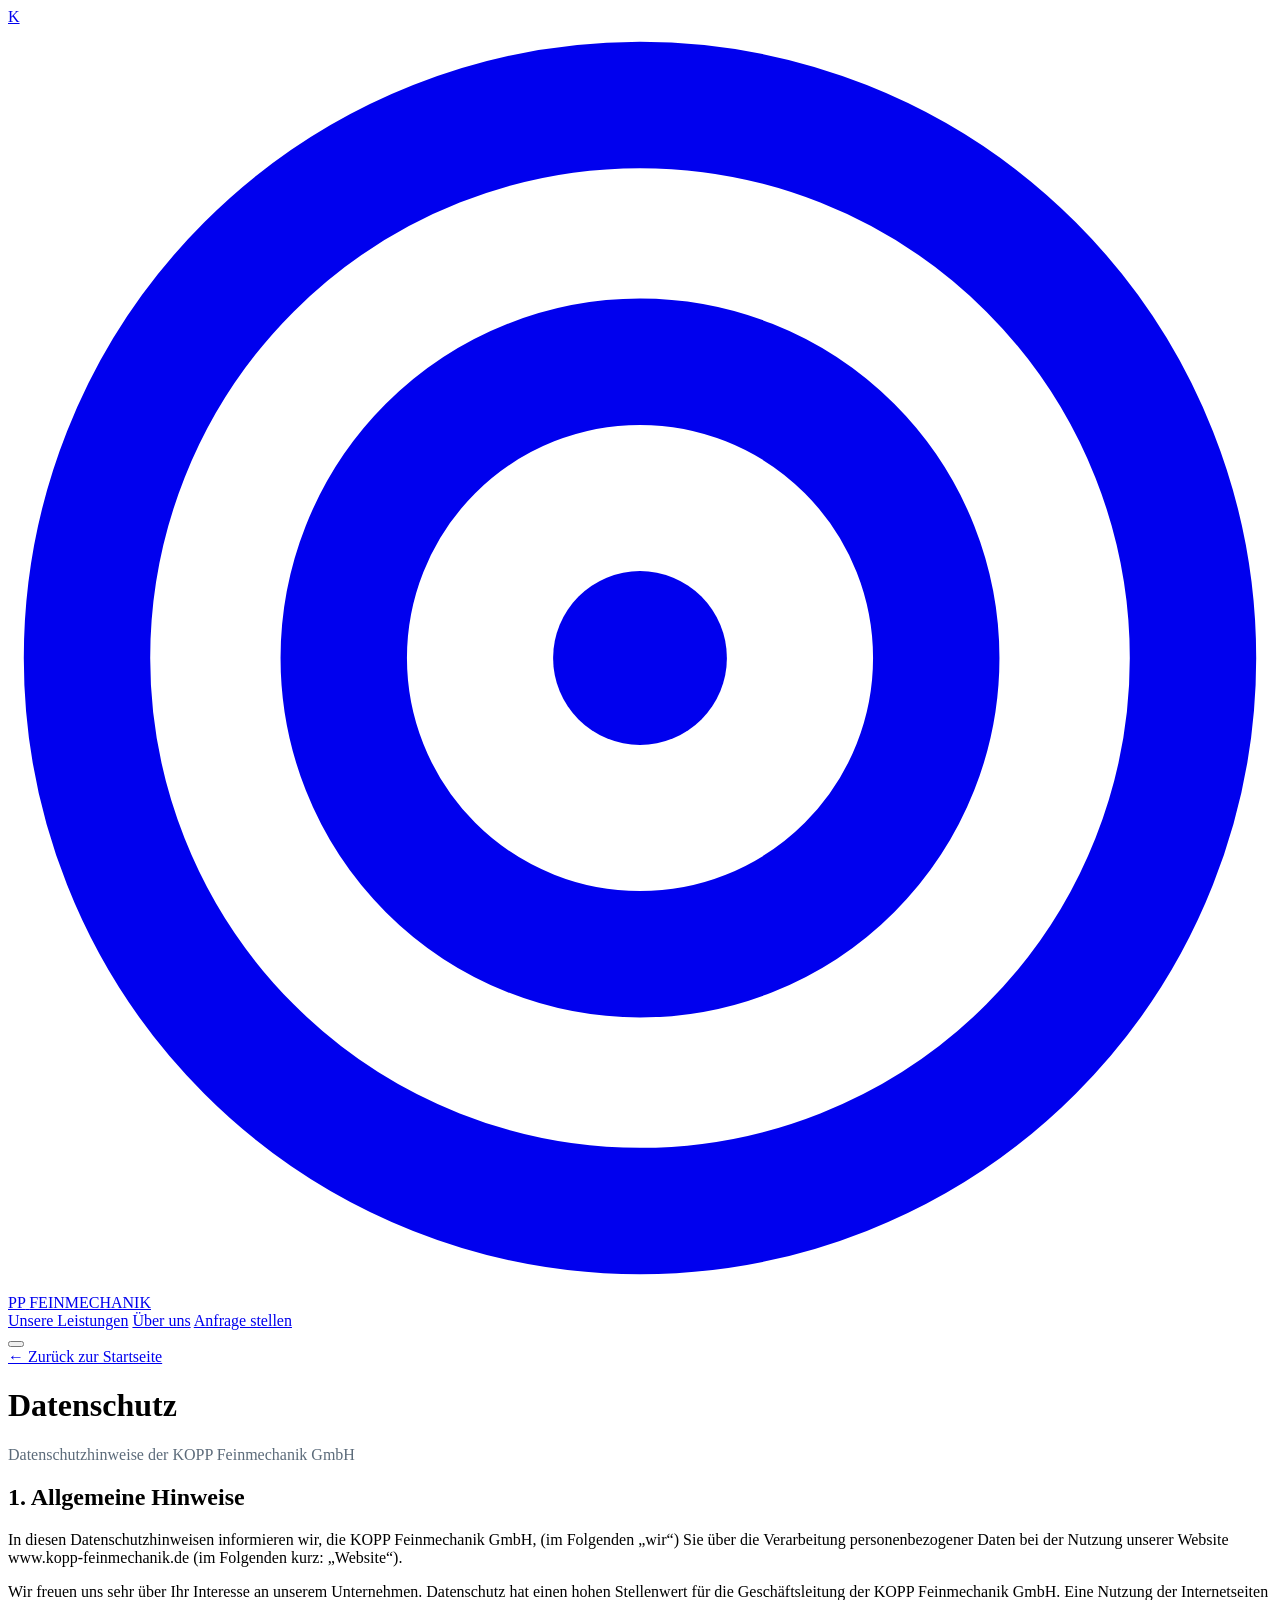
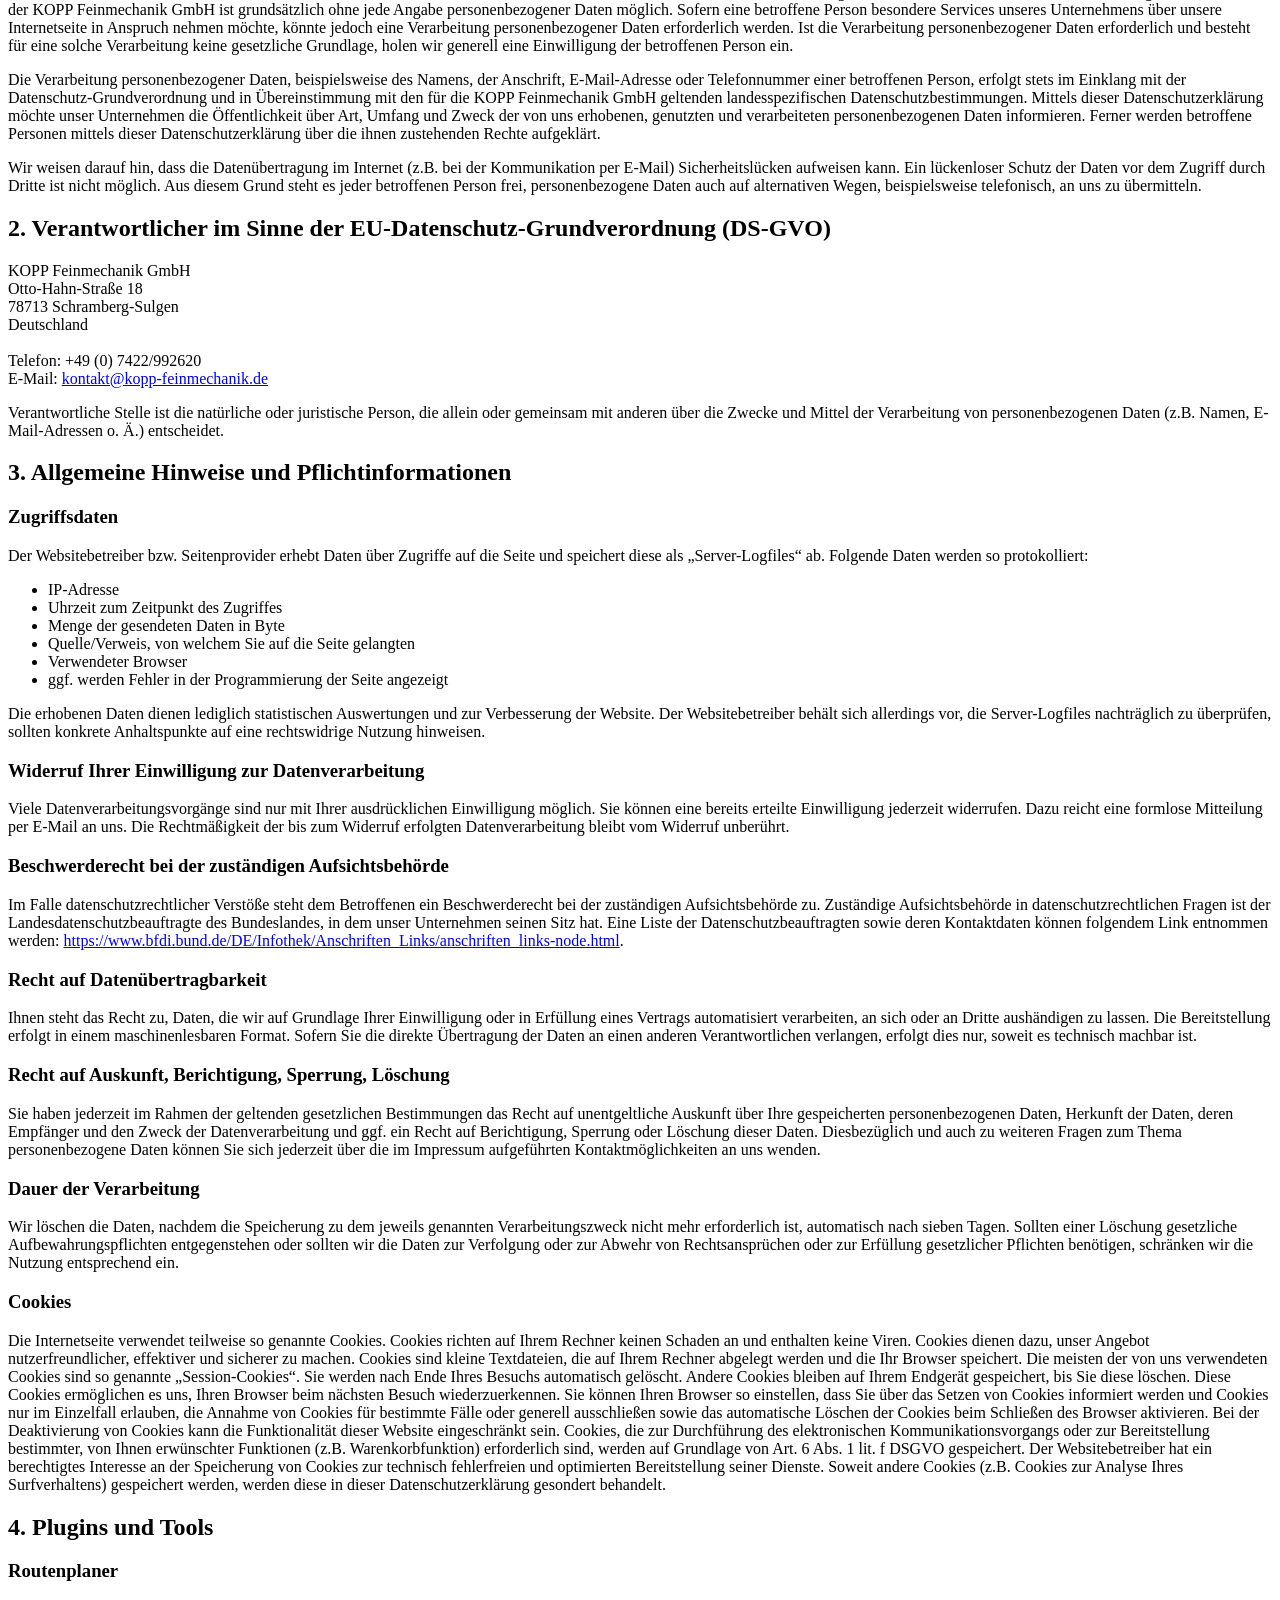
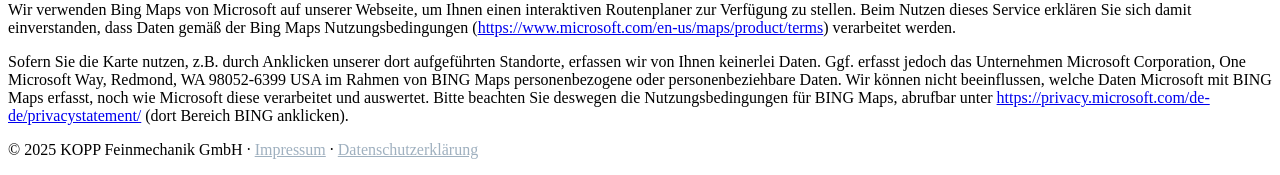
==== datenschutz.html @ 0e25bc64 "Add files via upload" ====
<!DOCTYPE html>
<html lang="de">
<head>
<meta charset="UTF-8" />
<meta name="viewport" content="width=device-width, initial-scale=1.0" />
<title>Datenschutzerklärung · KOPP Feinmechanik GmbH</title>
<meta name="description" content="Datenschutzhinweise der KOPP Feinmechanik GmbH zur Verarbeitung personenbezogener Daten." />
<meta name="robots" content="index,follow" />
<link rel="canonical" href="https://www.kopp-feinmechanik.de/datenschutz.html" />
<link rel="preconnect" href="https://fonts.googleapis.com" />
<link rel="preconnect" href="https://fonts.gstatic.com" crossorigin />
<link href="https://fonts.googleapis.com/css2?family=Sora:wght@400;500;600;700;800&family=Inter:wght@400;500;600;700&display=swap" rel="stylesheet" />
<link rel="stylesheet" href="css/style.css" />
<link rel="icon" type="image/svg+xml" href="assets/favicon.svg" />
</head>
<body id="top">

<header class="site-header is-stuck">
  <div class="container nav">
    <a class="brand" href="index.html" aria-label="KOPP Feinmechanik – Startseite">
      <span class="brand__word">K<svg class="brand__ring" viewBox="0 0 32 32" aria-hidden="true"><circle cx="16" cy="16" r="14" fill="none" stroke="currentColor" stroke-width="3.2"/><circle cx="16" cy="16" r="7.5" fill="none" stroke="currentColor" stroke-width="3.2"/><circle cx="16" cy="16" r="2.2" fill="currentColor"/></svg>PP</span>
      <span class="brand__sub">FEINMECHANIK</span>
    </a>
    <nav class="nav__links" id="navLinks" aria-label="Hauptnavigation">
      <a href="index.html#leistungen">Unsere Leistungen</a>
      <a href="index.html#ueber-uns">Über uns</a>
      <a href="index.html#kontakt" class="btn btn--primary nav__cta">Anfrage stellen</a>
    </nav>
    <button class="nav__toggle" id="navToggle" aria-label="Menü öffnen" aria-expanded="false">
      <span></span><span></span><span></span>
    </button>
  </div>
</header>

<main class="legal container">
  <div class="legal__head">
    <a href="index.html" class="legal__back">← Zurück zur Startseite</a>
    <h1>Datenschutz</h1>
    <p style="color:#5c6b7a">Datenschutzhinweise der KOPP Feinmechanik GmbH</p>
  </div>

  <div class="legal__body">
    <h2>1. Allgemeine Hinweise</h2>
    <p>In diesen Datenschutzhinweisen informieren wir, die KOPP Feinmechanik GmbH, (im Folgenden „wir“) Sie über die Verarbeitung personenbezogener Daten bei der Nutzung unserer Website www.kopp-feinmechanik.de (im Folgenden kurz: „Website“).</p>
    <p>Wir freuen uns sehr über Ihr Interesse an unserem Unternehmen. Datenschutz hat einen hohen Stellenwert für die Geschäftsleitung der KOPP Feinmechanik GmbH. Eine Nutzung der Internetseiten der KOPP Feinmechanik GmbH ist grundsätzlich ohne jede Angabe personenbezogener Daten möglich. Sofern eine betroffene Person besondere Services unseres Unternehmens über unsere Internetseite in Anspruch nehmen möchte, könnte jedoch eine Verarbeitung personenbezogener Daten erforderlich werden. Ist die Verarbeitung personenbezogener Daten erforderlich und besteht für eine solche Verarbeitung keine gesetzliche Grundlage, holen wir generell eine Einwilligung der betroffenen Person ein.</p>
    <p>Die Verarbeitung personenbezogener Daten, beispielsweise des Namens, der Anschrift, E-Mail-Adresse oder Telefonnummer einer betroffenen Person, erfolgt stets im Einklang mit der Datenschutz-Grundverordnung und in Übereinstimmung mit den für die KOPP Feinmechanik GmbH geltenden landesspezifischen Datenschutzbestimmungen. Mittels dieser Datenschutzerklärung möchte unser Unternehmen die Öffentlichkeit über Art, Umfang und Zweck der von uns erhobenen, genutzten und verarbeiteten personenbezogenen Daten informieren. Ferner werden betroffene Personen mittels dieser Datenschutzerklärung über die ihnen zustehenden Rechte aufgeklärt.</p>
    <p>Wir weisen darauf hin, dass die Datenübertragung im Internet (z.B. bei der Kommunikation per E-Mail) Sicherheitslücken aufweisen kann. Ein lückenloser Schutz der Daten vor dem Zugriff durch Dritte ist nicht möglich. Aus diesem Grund steht es jeder betroffenen Person frei, personenbezogene Daten auch auf alternativen Wegen, beispielsweise telefonisch, an uns zu übermitteln.</p>

    <h2>2. Verantwortlicher im Sinne der EU-Datenschutz-Grundverordnung (DS-GVO)</h2>
    <p>
      KOPP Feinmechanik GmbH<br>
      Otto-Hahn-Straße 18<br>
      78713 Schramberg-Sulgen<br>
      Deutschland<br><br>
      Telefon: +49 (0) 7422/992620<br>
      E-Mail: <a href="mailto:kontakt@kopp-feinmechanik.de">kontakt@kopp-feinmechanik.de</a>
    </p>
    <p>Verantwortliche Stelle ist die natürliche oder juristische Person, die allein oder gemeinsam mit anderen über die Zwecke und Mittel der Verarbeitung von personenbezogenen Daten (z.B. Namen, E-Mail-Adressen o. Ä.) entscheidet.</p>

    <h2>3. Allgemeine Hinweise und Pflichtinformationen</h2>
    <h3>Zugriffsdaten</h3>
    <p>Der Websitebetreiber bzw. Seitenprovider erhebt Daten über Zugriffe auf die Seite und speichert diese als „Server-Logfiles“ ab. Folgende Daten werden so protokolliert:</p>
    <ul>
      <li>IP-Adresse</li>
      <li>Uhrzeit zum Zeitpunkt des Zugriffes</li>
      <li>Menge der gesendeten Daten in Byte</li>
      <li>Quelle/Verweis, von welchem Sie auf die Seite gelangten</li>
      <li>Verwendeter Browser</li>
      <li>ggf. werden Fehler in der Programmierung der Seite angezeigt</li>
    </ul>
    <p>Die erhobenen Daten dienen lediglich statistischen Auswertungen und zur Verbesserung der Website. Der Websitebetreiber behält sich allerdings vor, die Server-Logfiles nachträglich zu überprüfen, sollten konkrete Anhaltspunkte auf eine rechtswidrige Nutzung hinweisen.</p>

    <h3>Widerruf Ihrer Einwilligung zur Datenverarbeitung</h3>
    <p>Viele Datenverarbeitungsvorgänge sind nur mit Ihrer ausdrücklichen Einwilligung möglich. Sie können eine bereits erteilte Einwilligung jederzeit widerrufen. Dazu reicht eine formlose Mitteilung per E-Mail an uns. Die Rechtmäßigkeit der bis zum Widerruf erfolgten Datenverarbeitung bleibt vom Widerruf unberührt.</p>

    <h3>Beschwerderecht bei der zuständigen Aufsichtsbehörde</h3>
    <p>Im Falle datenschutzrechtlicher Verstöße steht dem Betroffenen ein Beschwerderecht bei der zuständigen Aufsichtsbehörde zu. Zuständige Aufsichtsbehörde in datenschutzrechtlichen Fragen ist der Landesdatenschutzbeauftragte des Bundeslandes, in dem unser Unternehmen seinen Sitz hat. Eine Liste der Datenschutzbeauftragten sowie deren Kontaktdaten können folgendem Link entnommen werden: <a href="https://www.bfdi.bund.de/DE/Infothek/Anschriften_Links/anschriften_links-node.html" target="_blank" rel="noopener">https://www.bfdi.bund.de/DE/Infothek/Anschriften_Links/anschriften_links-node.html</a>.</p>

    <h3>Recht auf Datenübertragbarkeit</h3>
    <p>Ihnen steht das Recht zu, Daten, die wir auf Grundlage Ihrer Einwilligung oder in Erfüllung eines Vertrags automatisiert verarbeiten, an sich oder an Dritte aushändigen zu lassen. Die Bereitstellung erfolgt in einem maschinenlesbaren Format. Sofern Sie die direkte Übertragung der Daten an einen anderen Verantwortlichen verlangen, erfolgt dies nur, soweit es technisch machbar ist.</p>

    <h3>Recht auf Auskunft, Berichtigung, Sperrung, Löschung</h3>
    <p>Sie haben jederzeit im Rahmen der geltenden gesetzlichen Bestimmungen das Recht auf unentgeltliche Auskunft über Ihre gespeicherten personenbezogenen Daten, Herkunft der Daten, deren Empfänger und den Zweck der Datenverarbeitung und ggf. ein Recht auf Berichtigung, Sperrung oder Löschung dieser Daten. Diesbezüglich und auch zu weiteren Fragen zum Thema personenbezogene Daten können Sie sich jederzeit über die im Impressum aufgeführten Kontaktmöglichkeiten an uns wenden.</p>

    <h3>Dauer der Verarbeitung</h3>
    <p>Wir löschen die Daten, nachdem die Speicherung zu dem jeweils genannten Verarbeitungszweck nicht mehr erforderlich ist, automatisch nach sieben Tagen. Sollten einer Löschung gesetzliche Aufbewahrungspflichten entgegenstehen oder sollten wir die Daten zur Verfolgung oder zur Abwehr von Rechtsansprüchen oder zur Erfüllung gesetzlicher Pflichten benötigen, schränken wir die Nutzung entsprechend ein.</p>

    <h3>Cookies</h3>
    <p>Die Internetseite verwendet teilweise so genannte Cookies. Cookies richten auf Ihrem Rechner keinen Schaden an und enthalten keine Viren. Cookies dienen dazu, unser Angebot nutzerfreundlicher, effektiver und sicherer zu machen. Cookies sind kleine Textdateien, die auf Ihrem Rechner abgelegt werden und die Ihr Browser speichert. Die meisten der von uns verwendeten Cookies sind so genannte „Session-Cookies“. Sie werden nach Ende Ihres Besuchs automatisch gelöscht. Andere Cookies bleiben auf Ihrem Endgerät gespeichert, bis Sie diese löschen. Diese Cookies ermöglichen es uns, Ihren Browser beim nächsten Besuch wiederzuerkennen. Sie können Ihren Browser so einstellen, dass Sie über das Setzen von Cookies informiert werden und Cookies nur im Einzelfall erlauben, die Annahme von Cookies für bestimmte Fälle oder generell ausschließen sowie das automatische Löschen der Cookies beim Schließen des Browser aktivieren. Bei der Deaktivierung von Cookies kann die Funktionalität dieser Website eingeschränkt sein. Cookies, die zur Durchführung des elektronischen Kommunikationsvorgangs oder zur Bereitstellung bestimmter, von Ihnen erwünschter Funktionen (z.B. Warenkorbfunktion) erforderlich sind, werden auf Grundlage von Art. 6 Abs. 1 lit. f DSGVO gespeichert. Der Websitebetreiber hat ein berechtigtes Interesse an der Speicherung von Cookies zur technisch fehlerfreien und optimierten Bereitstellung seiner Dienste. Soweit andere Cookies (z.B. Cookies zur Analyse Ihres Surfverhaltens) gespeichert werden, werden diese in dieser Datenschutzerklärung gesondert behandelt.</p>

    <h2>4. Plugins und Tools</h2>
    <h3>Routenplaner</h3>
    <p>Wir verwenden Bing Maps von Microsoft auf unserer Webseite, um Ihnen einen interaktiven Routenplaner zur Verfügung zu stellen. Beim Nutzen dieses Service erklären Sie sich damit einverstanden, dass Daten gemäß der Bing Maps Nutzungsbedingungen (<a href="https://www.microsoft.com/en-us/maps/product/terms" target="_blank" rel="noopener">https://www.microsoft.com/en-us/maps/product/terms</a>) verarbeitet werden.</p>
    <p>Sofern Sie die Karte nutzen, z.B. durch Anklicken unserer dort aufgeführten Standorte, erfassen wir von Ihnen keinerlei Daten. Ggf. erfasst jedoch das Unternehmen Microsoft Corporation, One Microsoft Way, Redmond, WA 98052-6399 USA im Rahmen von BING Maps personenbezogene oder personenbeziehbare Daten. Wir können nicht beeinflussen, welche Daten Microsoft mit BING Maps erfasst, noch wie Microsoft diese verarbeitet und auswertet. Bitte beachten Sie deswegen die Nutzungsbedingungen für BING Maps, abrufbar unter <a href="https://privacy.microsoft.com/de-de/privacystatement/" target="_blank" rel="noopener">https://privacy.microsoft.com/de-de/privacystatement/</a> (dort Bereich BING anklicken).</p>
  </div>
</main>

<footer class="site-footer">
  <div class="container footer__bottom" style="border-top:0">
    <p>© <span id="year">2025</span> KOPP Feinmechanik GmbH ·
      <a href="impressum.html" style="color:#9fb0bf">Impressum</a> ·
      <a href="datenschutz.html" style="color:#9fb0bf">Datenschutzerklärung</a></p>
  </div>
</footer>

<script src="js/main.js"></script>
</body>
</html>
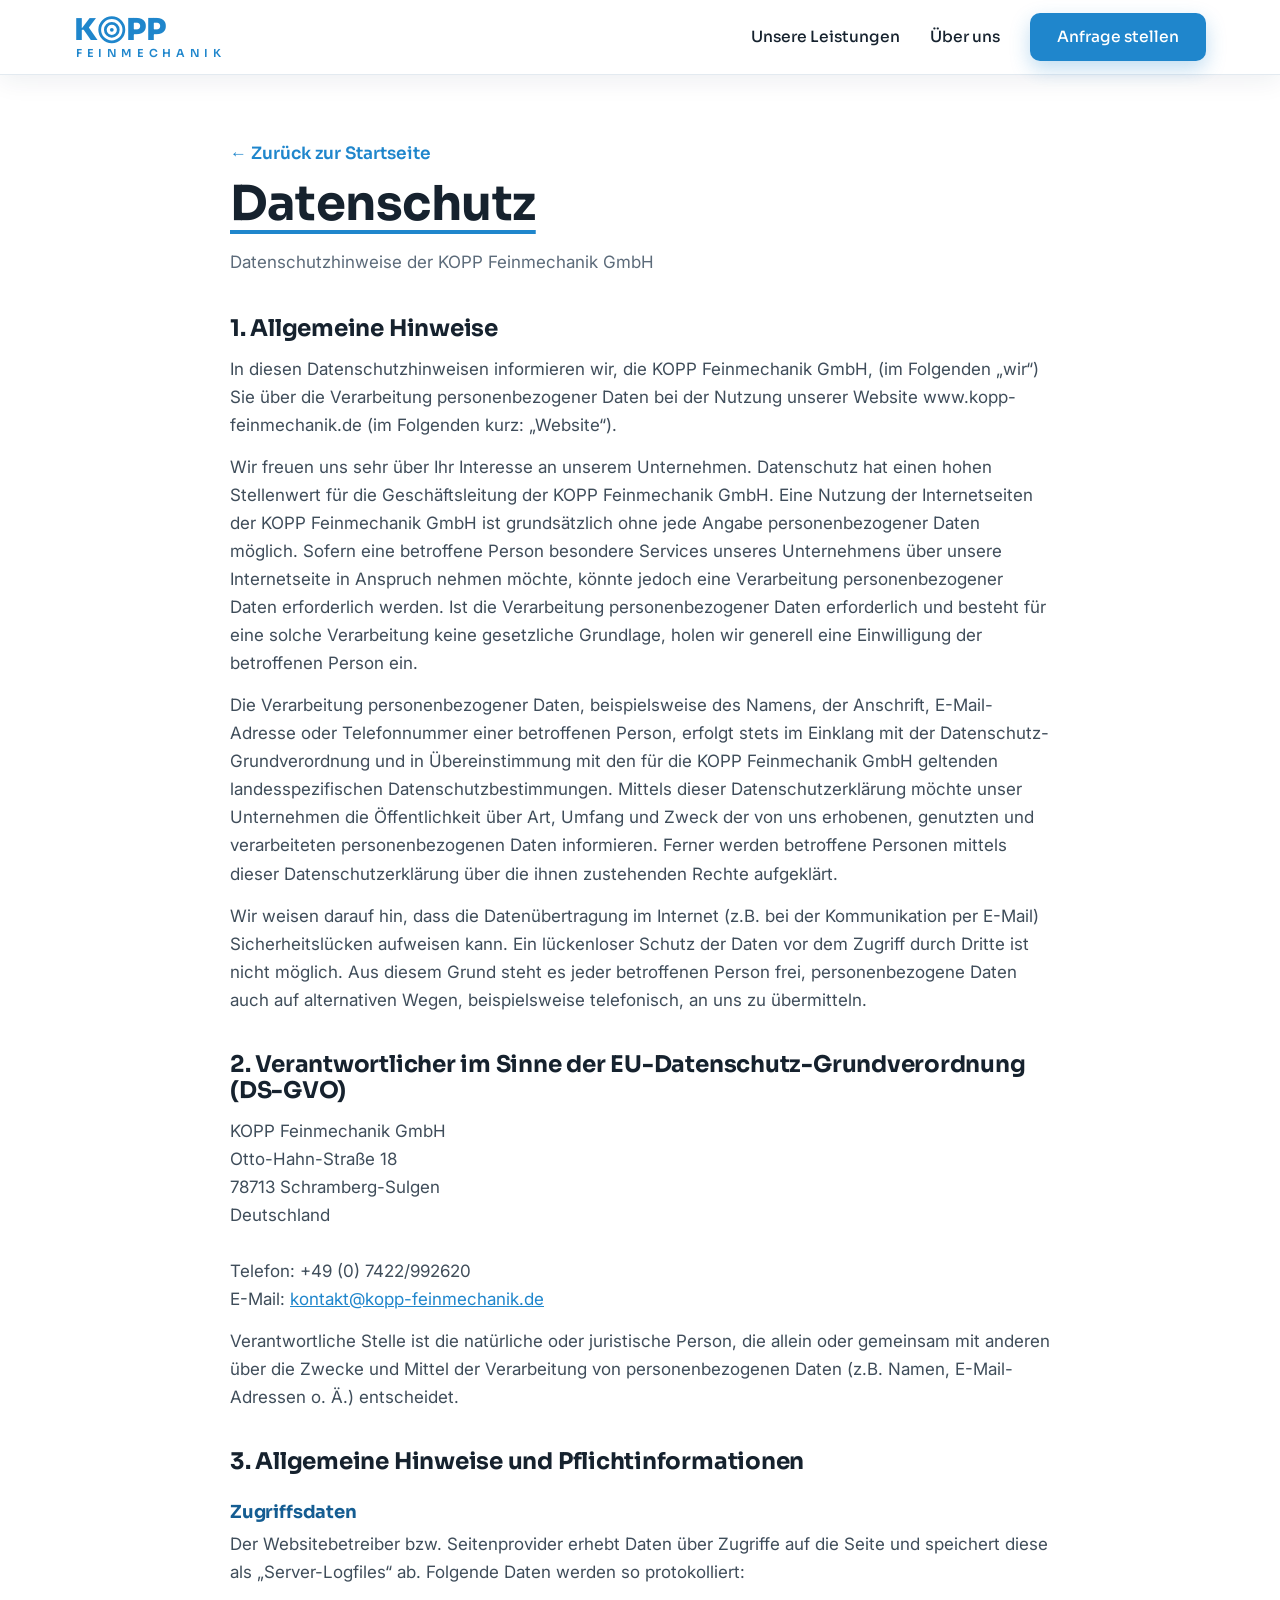
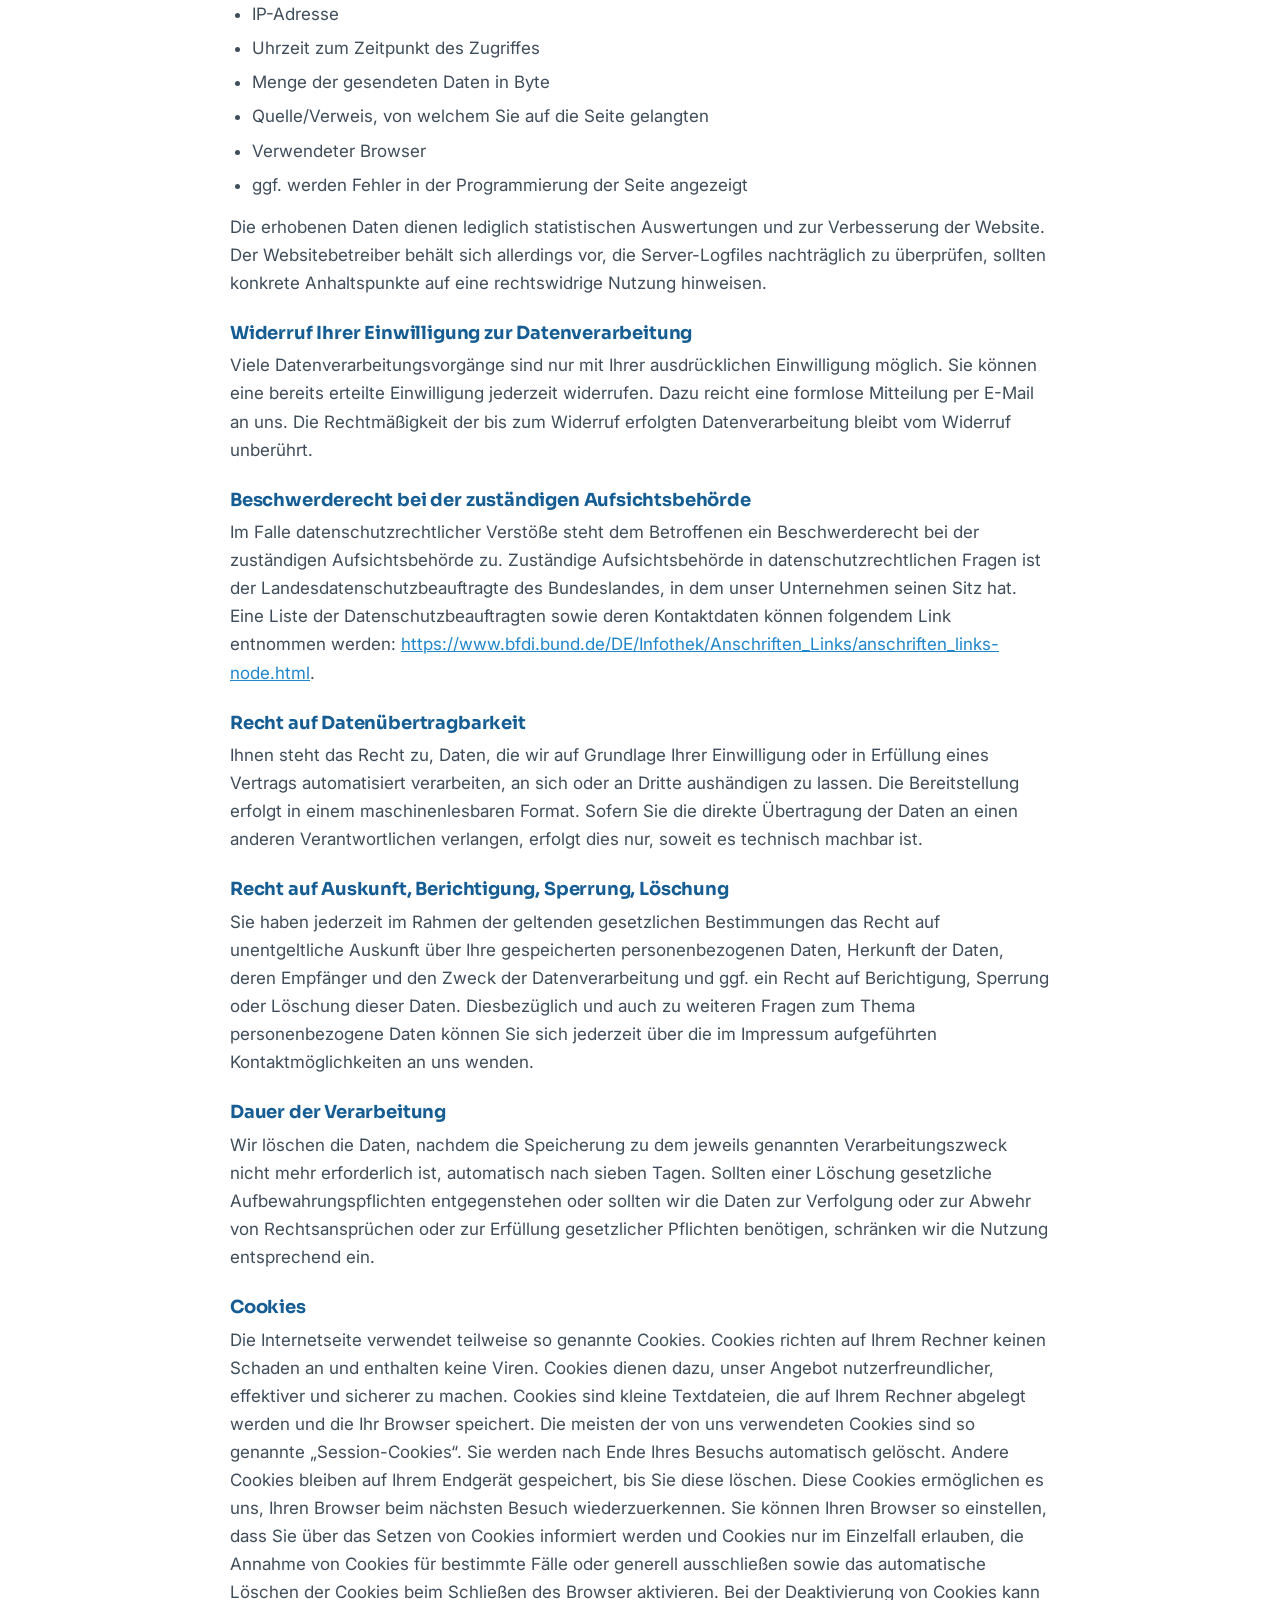
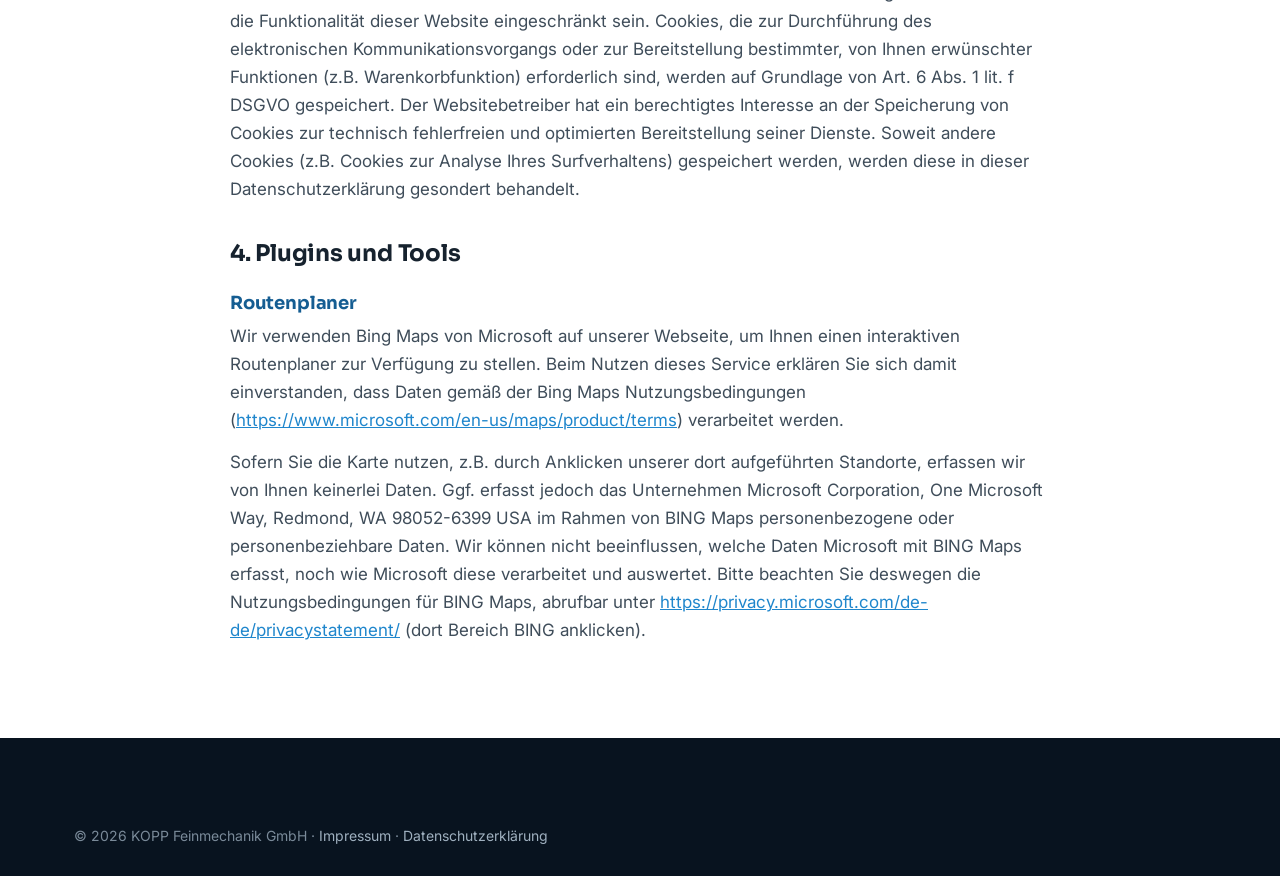
==== commit ce7a2d92: "Add files via upload" ====
--- a/datenschutz.html
+++ b/datenschutz.html
@@ -10,8 +10,400 @@
 <link rel="preconnect" href="https://fonts.googleapis.com" />
 <link rel="preconnect" href="https://fonts.gstatic.com" crossorigin />
 <link href="https://fonts.googleapis.com/css2?family=Sora:wght@400;500;600;700;800&family=Inter:wght@400;500;600;700&display=swap" rel="stylesheet" />
-<link rel="stylesheet" href="css/style.css" />
-<link rel="icon" type="image/svg+xml" href="assets/favicon.svg" />
+<style>
+/* =========================================================
+   KOPP Feinmechanik – Stylesheet
+   Farben & Stil an der bestehenden OnePage orientiert.
+   ========================================================= */
+
+:root{
+  --blue:#1f86cc;          /* Primär-Blau (Buttons, Akzente) */
+  --blue-600:#1a73b0;
+  --blue-700:#155d92;
+  --blue-050:#eaf4fb;
+  --navy:#0c1b2e;          /* Dunkles Navy (Sektionen, FAQ-Toggle) */
+  --navy-700:#13263c;
+  --ink:#16222e;           /* Fließtext / Headlines */
+  --muted:#5c6b7a;         /* Sekundärtext */
+  --line:#e3eaf0;
+  --mist:#f3f7fa;          /* helle Sektion */
+  --white:#fff;
+
+  --radius:16px;
+  --radius-sm:10px;
+  --shadow:0 10px 30px rgba(15,40,70,.08);
+  --shadow-lg:0 24px 60px rgba(15,40,70,.14);
+  --maxw:1180px;
+  --ease:cubic-bezier(.22,.61,.36,1);
+}
+
+*,*::before,*::after{box-sizing:border-box}
+html{scroll-behavior:smooth;-webkit-text-size-adjust:100%}
+body{
+  margin:0;
+  font-family:"Inter",system-ui,-apple-system,Segoe UI,Roboto,sans-serif;
+  color:var(--ink);
+  background:var(--white);
+  line-height:1.65;
+  font-size:17px;
+  overflow-x:hidden;
+}
+img{max-width:100%;display:block}
+a{color:inherit;text-decoration:none}
+h1,h2,h3,h4{font-family:"Sora",system-ui,sans-serif;line-height:1.15;margin:0;color:var(--ink);letter-spacing:-.01em}
+
+.container{width:100%;max-width:var(--maxw);margin:0 auto;padding:0 24px}
+.center{text-align:center}
+.nowrap{white-space:nowrap}
+
+/* ---------- Buttons ---------- */
+.btn{
+  display:inline-flex;align-items:center;justify-content:center;gap:.5em;
+  font-family:"Sora",sans-serif;font-weight:600;font-size:16px;
+  padding:14px 26px;border-radius:var(--radius-sm);border:1.5px solid transparent;
+  cursor:pointer;transition:transform .15s var(--ease),background .2s,box-shadow .2s,color .2s;
+  text-align:center;line-height:1.2;
+}
+.btn--primary{background:var(--blue);color:#fff;box-shadow:0 8px 20px rgba(31,134,204,.28)}
+.btn--primary:hover{background:var(--blue-600);transform:translateY(-2px);box-shadow:0 12px 26px rgba(31,134,204,.36)}
+.btn--light{background:#fff;color:var(--ink);border-color:#fff}
+.btn--light:hover{background:transparent;color:#fff;border-color:rgba(255,255,255,.7);transform:translateY(-2px)}
+.btn--lg{padding:16px 34px;font-size:17px}
+.btn--block{width:100%}
+
+/* ---------- Header / Nav ---------- */
+.site-header{
+  position:sticky;top:0;z-index:60;
+  background:rgba(255,255,255,.92);backdrop-filter:saturate(180%) blur(10px);
+  border-bottom:1px solid transparent;transition:box-shadow .25s,border-color .25s;
+}
+.site-header.is-stuck{box-shadow:0 6px 24px rgba(15,40,70,.07);border-color:var(--line)}
+.nav{display:flex;align-items:center;justify-content:space-between;gap:24px;min-height:74px}
+.nav__links{display:flex;align-items:center;gap:30px}
+.nav__links a{font-family:"Sora",sans-serif;font-weight:500;color:var(--ink);font-size:15.5px;transition:color .2s}
+.nav__links a:hover{color:var(--blue)}
+.nav__cta{color:#fff !important}
+.nav__toggle{display:none;flex-direction:column;gap:5px;background:none;border:0;padding:10px;cursor:pointer}
+.nav__toggle span{width:24px;height:2.5px;background:var(--ink);border-radius:2px;transition:.25s var(--ease)}
+.nav__toggle[aria-expanded="true"] span:nth-child(1){transform:translateY(7.5px) rotate(45deg)}
+.nav__toggle[aria-expanded="true"] span:nth-child(2){opacity:0}
+.nav__toggle[aria-expanded="true"] span:nth-child(3){transform:translateY(-7.5px) rotate(-45deg)}
+
+/* ---------- Brand / Logo (nachgebaut) ---------- */
+.brand{display:inline-flex;flex-direction:column;align-items:flex-start;line-height:1;color:var(--blue)}
+.brand__img{height:54px;width:auto}
+.brand__word{display:flex;align-items:center;font-family:"Sora",sans-serif;font-weight:800;font-size:30px;letter-spacing:.02em;color:var(--blue)}
+.brand__ring{width:.92em;height:.92em;margin:0 .01em;color:var(--blue)}
+.brand__sub{font-family:"Sora",sans-serif;font-weight:600;font-size:11px;letter-spacing:.42em;color:var(--blue);margin-top:3px;padding-left:2px}
+.brand--light,.brand--light .brand__word,.brand--light .brand__sub,.brand--light .brand__ring{color:#fff}
+
+/* ---------- Headlines: Akzent-Unterstrich (wie Original) ---------- */
+.h-accent{
+  font-size:clamp(28px,4.4vw,46px);font-weight:700;
+  text-decoration:underline;text-decoration-color:var(--blue);
+  text-decoration-thickness:4px;text-underline-offset:10px;
+  margin-bottom:18px;
+}
+.h-accent--light{color:#fff;text-decoration-color:var(--blue)}
+.h-accent.center{margin-left:auto;margin-right:auto}
+
+/* ---------- Marker-Highlight (wie Original) ---------- */
+.mark{
+  display:inline;background:var(--blue);color:#fff;
+  padding:.06em .3em;border-radius:5px;
+  box-decoration-break:clone;-webkit-box-decoration-break:clone;
+  font-weight:700;line-height:1.5;
+}
+.mark--lg{font-size:1.05em}
+
+/* ---------- Sektionen ---------- */
+.section{padding:84px 0}
+.section--mist{background:var(--mist)}
+.section--navy{background:var(--navy);color:#e8eef4}
+.section--navy p{color:#b9c6d3}
+.section__head{max-width:720px;margin:0 auto 52px}
+.lead{font-size:19px;color:var(--muted)}
+.lead.center{margin-left:auto;margin-right:auto}
+.section__cta{margin-top:48px}
+
+/* ---------- HERO ---------- */
+.hero{position:relative;color:#fff;overflow:hidden;isolation:isolate}
+.hero__bg{
+  position:absolute;inset:0;z-index:-2;
+  background:
+    radial-gradient(120% 90% at 80% 0%, rgba(31,134,204,.55), transparent 60%),
+    linear-gradient(155deg,#0c1b2e 0%, #102740 45%, #0f3258 100%);
+  background-color:#0e2238;
+}
+/* dezentes Technik-Raster + Präzisions-Ringe als Platzhalter statt Foto.
+   FOTO ERSETZEN: hier ein Gebäudefoto via background-image ergänzen. */
+.hero__bg::before{
+  content:"";position:absolute;inset:0;opacity:.5;
+  background-image:
+    linear-gradient(rgba(255,255,255,.05) 1px,transparent 1px),
+    linear-gradient(90deg,rgba(255,255,255,.05) 1px,transparent 1px);
+  background-size:46px 46px;
+  mask-image:radial-gradient(120% 100% at 50% 0%,#000,transparent 75%);
+}
+.hero__bg::after{
+  content:"";position:absolute;right:-120px;top:-120px;width:560px;height:560px;border-radius:50%;
+  background:repeating-radial-gradient(circle, rgba(31,134,204,.22) 0 2px, transparent 2px 26px);
+  opacity:.6;
+}
+.hero__inner{padding:64px 24px 72px}
+.hero__grid{display:grid;grid-template-columns:1.1fr .9fr;gap:40px;align-items:end}
+.hero__title{font-size:clamp(34px,5.6vw,62px);font-weight:800;letter-spacing:-.02em}
+.hero__title{position:relative;display:inline-block}
+.hero__title::after{content:"";display:block;width:170px;height:5px;background:var(--blue);border-radius:3px;margin-top:22px}
+.hero__lead{font-size:19px;color:#cdd8e3;margin:0 0 28px}
+.hero__actions{display:flex;flex-wrap:wrap;gap:14px}
+
+.stats{display:grid;grid-template-columns:repeat(4,1fr);gap:18px;margin-top:62px}
+.stat{
+  background:rgba(255,255,255,.07);border:1px solid rgba(255,255,255,.14);
+  border-radius:var(--radius);padding:24px 22px;backdrop-filter:blur(6px);
+  transition:transform .25s var(--ease),background .25s;
+}
+.stat:hover{transform:translateY(-4px);background:rgba(255,255,255,.11)}
+.stat__icon{
+  width:38px;height:38px;border-radius:9px;background:var(--blue);color:#fff;
+  display:grid;place-items:center;font-size:13px;margin-bottom:16px;
+}
+.stat__num{font-family:"Sora",sans-serif;font-weight:700;font-size:23px;color:#fff;line-height:1.2}
+.stat__label{font-size:14px;color:#aebccb;margin-top:8px}
+
+/* ---------- Split (Über uns) ---------- */
+.split{display:grid;grid-template-columns:1fr 1fr;gap:48px;align-items:center}
+.split__text p{color:var(--muted);margin:0 0 16px}
+.split__text p:first-of-type{font-size:19px;color:var(--ink)}
+
+/* ---------- Media / Platzhalter ---------- */
+.media{position:relative;border-radius:var(--radius);overflow:hidden;background:var(--mist);box-shadow:var(--shadow)}
+.media img{width:100%;height:100%;object-fit:cover}
+.media__hint{display:none}
+.media--portrait{aspect-ratio:4/3}
+.media--tall{aspect-ratio:3/4}
+/* Platzhalter-Optik, wenn kein Bild vorhanden */
+.media--ph{background:linear-gradient(150deg,#102740,#143a5e);min-height:220px}
+.media--ph::before{
+  content:"";position:absolute;inset:0;
+  background:repeating-radial-gradient(circle at 70% 30%, rgba(31,134,204,.30) 0 2px, transparent 2px 22px);
+  opacity:.7;
+}
+.media--ph::after{
+  content:"";position:absolute;left:50%;top:50%;width:64px;height:64px;transform:translate(-50%,-50%);
+  border:3px solid rgba(255,255,255,.5);border-radius:50%;
+  box-shadow:0 0 0 12px rgba(255,255,255,.08), inset 0 0 0 10px rgba(255,255,255,.18);
+}
+.media--ph .media__hint{
+  display:block;position:absolute;left:0;right:0;bottom:16px;text-align:center;
+  color:rgba(255,255,255,.78);font-size:13px;letter-spacing:.04em;font-family:"Sora",sans-serif;
+}
+.media--vintage.media--ph{background:linear-gradient(150deg,#3a342b,#241f18);filter:sepia(.1)}
+
+/* ---------- Features (3 Spalten) ---------- */
+.features{display:grid;grid-template-columns:repeat(3,1fr);gap:26px;margin-top:64px}
+.feature,.point{background:#fff}
+.feature__icon{
+  width:52px;height:52px;border-radius:12px;background:var(--blue);color:#fff;
+  display:grid;place-items:center;margin-bottom:18px;
+}
+.feature__icon svg,.contact__ico svg{width:26px;height:26px;fill:none;stroke:currentColor;stroke-width:1.8;stroke-linecap:round;stroke-linejoin:round}
+.feature h3,.point h3{font-size:21px;margin-bottom:10px}
+.feature p,.point p{color:var(--muted);margin:0}
+
+/* ---------- Heritage ---------- */
+.heritage{display:grid;grid-template-columns:1fr 1fr 1fr;gap:42px;align-items:start}
+.heritage__story p{color:var(--muted);margin:14px 0}
+.heritage__story h2{margin-bottom:22px}
+.heritage__media{align-self:stretch}
+.heritage__media .media{height:100%;min-height:480px}
+.heritage__points{display:flex;flex-direction:column;gap:34px}
+.point .feature__icon{width:46px;height:46px;border-radius:11px;margin-bottom:14px}
+.quote{margin:30px 0 0;padding:24px;background:#fff;border:1px solid var(--line);border-radius:var(--radius);box-shadow:var(--shadow)}
+.section--mist .quote{background:#fff}
+.quote__avatar{
+  display:inline-grid;place-items:center;width:52px;height:52px;border-radius:50%;
+  background:var(--navy);color:#fff;font-family:"Sora",sans-serif;font-weight:700;font-size:18px;margin-bottom:14px;
+}
+.quote blockquote{margin:0;font-family:"Sora",sans-serif;font-weight:600;font-size:20px;line-height:1.4;color:var(--ink)}
+.quote figcaption{margin-top:12px;color:var(--muted);font-size:15px}
+
+/* ---------- Leistungs-Karten ---------- */
+.cards{display:grid;grid-template-columns:repeat(3,1fr);gap:26px}
+.card-svc{
+  display:flex;flex-direction:column;border-radius:var(--radius);overflow:hidden;
+  background:var(--navy);color:#fff;box-shadow:var(--shadow);
+  transition:transform .25s var(--ease),box-shadow .25s;min-height:330px;
+}
+.card-svc:hover{transform:translateY(-6px);box-shadow:var(--shadow-lg)}
+.card-svc__media{
+  height:150px;position:relative;
+  background:linear-gradient(150deg,#102740,#1a4e7e);
+}
+.card-svc__media::before{
+  content:"";position:absolute;inset:0;
+  background:repeating-radial-gradient(circle at 75% 35%, rgba(31,134,204,.4) 0 2px, transparent 2px 20px);
+  opacity:.55;
+}
+.card-svc__body{padding:26px;display:flex;flex-direction:column;gap:10px}
+.card-svc__body h3{color:#fff;font-size:23px}
+.card-svc__body p{color:#b9c6d3;margin:0;font-size:15.5px}
+
+/* ---------- Leistungs-Detail (alternierend) ---------- */
+.svc-detail{display:grid;grid-template-columns:1fr 1fr;gap:48px;align-items:center;margin-top:70px;scroll-margin-top:100px}
+.svc-detail--reverse .svc-detail__media{order:-1}
+.svc-detail__text p{color:var(--muted);margin:0 0 14px}
+.svc-detail__text h3{font-size:clamp(24px,3vw,32px);margin-bottom:22px}
+.svc-detail__media .media{aspect-ratio:4/3}
+
+/* ---------- Qualität ---------- */
+.quality{display:grid;grid-template-columns:1fr 1fr;gap:48px;align-items:center}
+.quality__media{display:grid;grid-template-columns:1fr 1fr;gap:18px}
+.quality__media .media{aspect-ratio:3/4}
+.checks{list-style:none;padding:0;margin:26px 0 0;display:flex;flex-direction:column;gap:16px}
+.checks li{display:flex;align-items:center;gap:14px;font-family:"Sora",sans-serif;font-weight:500;font-size:18px}
+.checks__box{
+  flex:0 0 auto;width:30px;height:30px;border-radius:8px;background:var(--blue);color:#fff;
+  display:grid;place-items:center;font-size:16px;font-weight:700;
+}
+
+/* ---------- FAQ ---------- */
+.faq{display:grid;grid-template-columns:.85fr 1.15fr;gap:48px;align-items:start}
+.faq__aside h2{margin-bottom:34px}
+.faq__cta{margin-top:40px}
+.faq__cta p{font-family:"Sora",sans-serif;font-weight:600;color:var(--ink);margin:0 0 16px;font-size:18px}
+.faq__list{display:flex;flex-direction:column;gap:14px}
+.acc{background:var(--blue);border-radius:12px;overflow:hidden;color:#fff;transition:background .2s}
+.acc summary{
+  list-style:none;cursor:pointer;display:flex;align-items:center;justify-content:space-between;gap:16px;
+  padding:20px 22px;font-family:"Sora",sans-serif;font-weight:600;font-size:17.5px;
+}
+.acc summary::-webkit-details-marker{display:none}
+.acc__ico{
+  flex:0 0 auto;width:38px;height:38px;border-radius:9px;background:var(--navy);color:#fff;
+  display:grid;place-items:center;font-size:24px;font-weight:400;transition:transform .25s var(--ease);
+}
+.acc[open] .acc__ico{transform:rotate(45deg)}
+.acc__body{padding:0 22px 22px}
+.acc__body p{margin:0;color:#eaf2fb;font-family:"Inter",sans-serif;font-weight:400;font-size:16px;line-height:1.6}
+
+/* ---------- Kontakt ---------- */
+.contact{display:grid;grid-template-columns:1fr 1.05fr;gap:54px;align-items:start}
+.contact__intro p{color:#b9c6d3;font-size:18px}
+.contact__info{list-style:none;padding:0;margin:30px 0 0;display:flex;flex-direction:column;gap:20px}
+.contact__info li{display:flex;align-items:flex-start;gap:16px;color:#e8eef4;line-height:1.5}
+.contact__info a{color:#e8eef4}
+.contact__info a:hover{color:#fff;text-decoration:underline}
+.contact__ico{flex:0 0 auto;width:42px;height:42px;border-radius:10px;background:rgba(255,255,255,.1);color:#7fc0ef;display:grid;place-items:center}
+
+.contact__form{background:#fff;border-radius:var(--radius);padding:30px;box-shadow:var(--shadow-lg)}
+.hp{position:absolute;left:-9999px;opacity:0}
+.field{margin-bottom:16px}
+.field-row{display:grid;grid-template-columns:1fr 1fr;gap:16px}
+.field label{display:block;font-family:"Sora",sans-serif;font-weight:500;font-size:14px;color:var(--ink);margin-bottom:7px}
+.field input,.field textarea{
+  width:100%;padding:13px 15px;border:1.5px solid var(--line);border-radius:var(--radius-sm);
+  font-family:"Inter",sans-serif;font-size:16px;color:var(--ink);background:#fcfdfe;transition:border-color .2s,box-shadow .2s;
+}
+.field input:focus,.field textarea:focus{outline:none;border-color:var(--blue);box-shadow:0 0 0 3px rgba(31,134,204,.15)}
+.field textarea{resize:vertical}
+.consent{display:flex;gap:12px;align-items:flex-start;margin:8px 0 20px;font-size:14px;color:var(--muted);line-height:1.5}
+.consent input{margin-top:3px;width:18px;height:18px;flex:0 0 auto;accent-color:var(--blue)}
+.consent a{color:var(--blue);text-decoration:underline}
+.form-note{text-align:center;font-size:14px;color:var(--muted);margin:16px 0 0}
+.form-note a{color:var(--blue)}
+.contact__form-success{text-align:center;padding:30px 10px}
+.contact__form-success-icon{width:64px;height:64px;border-radius:50%;background:var(--blue);color:#fff;display:grid;place-items:center;font-size:32px;margin:0 auto 18px}
+.contact__form-success h3{font-size:24px;margin-bottom:8px}
+.contact__form-success p{color:var(--muted)}
+
+/* ---------- Footer ---------- */
+.site-footer{background:#08131f;color:#9fb0bf;padding:64px 0 0}
+.footer__grid{display:grid;grid-template-columns:1.6fr 1fr 1fr 1fr;gap:36px;padding-bottom:46px}
+.footer__brand p{margin:18px 0 0;max-width:280px;font-size:15px}
+.footer__col h4{font-size:14px;letter-spacing:.08em;text-transform:uppercase;color:#fff;margin-bottom:16px}
+.footer__col a,.footer__col p{display:block;color:#9fb0bf;margin:0 0 9px;font-size:15px;transition:color .2s}
+.footer__col a:hover{color:#fff}
+.footer__bottom{border-top:1px solid rgba(255,255,255,.08);padding-top:22px;padding-bottom:28px}
+.footer__bottom p{margin:0;font-size:14px;color:#7a8a99}
+
+/* ---------- Rechtliche Seiten ---------- */
+.legal{padding:64px 0 80px}
+.legal__head{max-width:820px;margin:0 auto 40px}
+.legal__head h1{font-size:clamp(32px,5vw,48px);text-decoration:underline;text-decoration-color:var(--blue);text-decoration-thickness:4px;text-underline-offset:10px}
+.legal__body{max-width:820px;margin:0 auto}
+.legal__body h2{font-size:23px;margin:38px 0 12px;color:var(--ink)}
+.legal__body h3{font-size:18px;margin:26px 0 8px;color:var(--blue-700)}
+.legal__body p{color:#3f4d5a;margin:0 0 14px}
+.legal__body ul{color:#3f4d5a;margin:0 0 14px;padding-left:22px}
+.legal__body li{margin-bottom:6px}
+.legal__body a{color:var(--blue);text-decoration:underline;word-break:break-word}
+.legal__back{display:inline-flex;align-items:center;gap:8px;margin-bottom:8px;color:var(--blue);font-family:"Sora",sans-serif;font-weight:600}
+.legal address{font-style:normal}
+
+/* ---------- Sticky CTA (mobil) ---------- */
+.sticky-cta{
+  position:fixed;left:50%;bottom:18px;transform:translateX(-50%) translateY(140%);
+  z-index:55;background:var(--blue);color:#fff;font-family:"Sora",sans-serif;font-weight:600;
+  padding:14px 30px;border-radius:50px;box-shadow:0 12px 30px rgba(31,134,204,.45);
+  transition:transform .3s var(--ease);
+}
+.sticky-cta.show{transform:translateX(-50%) translateY(0)}
+
+/* ---------- Reveal-Animation ---------- */
+[data-reveal]{opacity:0;transform:translateY(26px);transition:opacity .6s var(--ease),transform .6s var(--ease)}
+[data-reveal].in{opacity:1;transform:none}
+
+/* =========================================================
+   RESPONSIVE
+   ========================================================= */
+@media (max-width:980px){
+  .hero__grid{grid-template-columns:1fr;gap:22px;align-items:start}
+  .stats{grid-template-columns:1fr 1fr}
+  .split,.quality,.contact,.faq{grid-template-columns:1fr;gap:34px}
+  .heritage{grid-template-columns:1fr;gap:34px}
+  .heritage__media{order:-1}
+  .heritage__media .media{min-height:340px;aspect-ratio:16/10}
+  .features,.cards{grid-template-columns:1fr 1fr}
+  .footer__grid{grid-template-columns:1fr 1fr}
+}
+
+@media (max-width:760px){
+  body{font-size:16px}
+  .section{padding:60px 0}
+  .nav__toggle{display:flex}
+  .nav__links{
+    position:fixed;inset:74px 0 auto 0;flex-direction:column;align-items:stretch;gap:0;
+    background:#fff;border-bottom:1px solid var(--line);padding:8px 24px 22px;
+    transform:translateY(-120%);transition:transform .3s var(--ease);box-shadow:var(--shadow);
+  }
+  .nav__links.open{transform:translateY(0)}
+  .nav__links a{padding:14px 4px;border-bottom:1px solid var(--line);font-size:17px}
+  .nav__cta{margin-top:12px;border-bottom:0 !important}
+  .nav__links .btn{padding:14px 26px}
+  .hero__inner{padding:48px 24px 56px}
+  .hero__title::after{margin-top:18px}
+  .features,.cards,.stats,.field-row,.quality__media{grid-template-columns:1fr}
+  .svc-detail,.svc-detail--reverse{grid-template-columns:1fr;gap:26px}
+  .svc-detail--reverse .svc-detail__media{order:0}
+  .footer__grid{grid-template-columns:1fr}
+  .faq__aside h2{margin-bottom:22px}
+  .acc summary{font-size:16px;padding:17px 18px}
+  .contact__form{padding:22px}
+  .sticky-cta{padding:13px 26px;font-size:15px}
+}
+
+@media (min-width:761px){.sticky-cta{display:none}}
+
+@media (prefers-reduced-motion:reduce){
+  *{scroll-behavior:auto !important}
+  [data-reveal]{opacity:1;transform:none;transition:none}
+  .btn,.stat,.card-svc{transition:none}
+}
+
+  </style>
+<link rel="icon" type="image/svg+xml" href="[data-uri]" />
 </head>
 <body id="top">
 
@@ -103,6 +495,156 @@
   </div>
 </footer>
 
-<script src="js/main.js"></script>
+<script>
+/* =========================================================
+   KOPP Feinmechanik – main.js
+   ========================================================= */
+(function () {
+  'use strict';
+
+  /* ---- aktuelles Jahr ---- */
+  var y = document.getElementById('year');
+  if (y) y.textContent = new Date().getFullYear();
+
+  /* ---- Mobile-Navigation ---- */
+  var toggle = document.getElementById('navToggle');
+  var links = document.getElementById('navLinks');
+  if (toggle && links) {
+    toggle.addEventListener('click', function () {
+      var open = links.classList.toggle('open');
+      toggle.setAttribute('aria-expanded', open ? 'true' : 'false');
+      toggle.setAttribute('aria-label', open ? 'Menü schließen' : 'Menü öffnen');
+    });
+    links.querySelectorAll('a').forEach(function (a) {
+      a.addEventListener('click', function () {
+        links.classList.remove('open');
+        toggle.setAttribute('aria-expanded', 'false');
+      });
+    });
+  }
+
+  /* ---- Header-Schatten + Sticky-CTA bei Scroll ---- */
+  var header = document.getElementById('header');
+  var cta = document.querySelector('.sticky-cta');
+  function onScroll() {
+    var sc = window.pageYOffset || document.documentElement.scrollTop;
+    if (header) header.classList.toggle('is-stuck', sc > 8);
+    if (cta) cta.classList.toggle('show', sc > 700);
+  }
+  window.addEventListener('scroll', onScroll, { passive: true });
+  onScroll();
+
+  /* ---- Reveal-on-scroll ---- */
+  var reveal = document.querySelectorAll('[data-reveal]');
+  if ('IntersectionObserver' in window && reveal.length) {
+    var io = new IntersectionObserver(function (entries) {
+      entries.forEach(function (e) {
+        if (e.isIntersecting) { e.target.classList.add('in'); io.unobserve(e.target); }
+      });
+    }, { threshold: 0.12, rootMargin: '0px 0px -40px 0px' });
+    reveal.forEach(function (el) { io.observe(el); });
+  } else {
+    reveal.forEach(function (el) { el.classList.add('in'); });
+  }
+
+  /* ---- Zähler-Animation (z.B. 80+) ---- */
+  var counters = document.querySelectorAll('.count');
+  if ('IntersectionObserver' in window && counters.length) {
+    var cObs = new IntersectionObserver(function (entries) {
+      entries.forEach(function (e) {
+        if (!e.isIntersecting) return;
+        var el = e.target;
+        var target = parseInt(el.getAttribute('data-target'), 10) || 0;
+        var suffix = el.getAttribute('data-suffix') || '';
+        var start = null, dur = 1100;
+        function step(ts) {
+          if (!start) start = ts;
+          var p = Math.min((ts - start) / dur, 1);
+          el.textContent = Math.floor(p * target) + (p === 1 ? suffix : '');
+          if (p < 1) requestAnimationFrame(step);
+        }
+        requestAnimationFrame(step);
+        cObs.unobserve(el);
+      });
+    }, { threshold: 0.6 });
+    counters.forEach(function (el) { cObs.observe(el); });
+  }
+
+  /* ---- FAQ: immer nur eine Frage offen ---- */
+  var accs = document.querySelectorAll('.acc');
+  accs.forEach(function (d) {
+    d.addEventListener('toggle', function () {
+      if (d.open) {
+        accs.forEach(function (o) { if (o !== d) o.open = false; });
+      }
+    });
+  });
+
+  /* ---- Kontaktformular (Web3Forms) ----
+     Einrichtung:
+       1. Auf https://web3forms.com mit kontakt@kopp-feinmechanik.de einen
+          kostenlosen Access-Key per E-Mail anfordern.
+       2. Den Key unten in WEB3FORMS_ACCESS_KEY einsetzen – fertig.
+     Solange der Platzhalter steht, öffnet das Formular ersatzweise das
+     E-Mail-Programm (mailto), es geht also keine Anfrage verloren. */
+  var WEB3FORMS_ACCESS_KEY = 'HIER-WEB3FORMS-ACCESS-KEY-EINSETZEN';
+  var FALLBACK_MAIL = 'kontakt@kopp-feinmechanik.de';
+
+  var form = document.getElementById('contactForm');
+  if (!form) return;
+
+  function escapeHtml(s) {
+    return String(s || '').replace(/[&<>"']/g, function (c) {
+      return { '&': '&amp;', '<': '&lt;', '>': '&gt;', '"': '&quot;', "'": '&#39;' }[c];
+    });
+  }
+
+  form.addEventListener('submit', async function (e) {
+    e.preventDefault();
+    if (!form.checkValidity()) { form.reportValidity(); return; }
+
+    var btn = form.querySelector('button[type="submit"]');
+    var originalLabel = btn ? btn.innerHTML : '';
+    var fd = new FormData(form);
+    var data = Object.fromEntries(fd.entries());
+
+    /* Fallback ohne gültigen Key: E-Mail-Programm öffnen */
+    if (!WEB3FORMS_ACCESS_KEY || WEB3FORMS_ACCESS_KEY.indexOf('HIER-') === 0) {
+      var body = 'Name: ' + (data.name || '') + '\nUnternehmen: ' + (data.firma || '') +
+        '\nTelefon: ' + (data.telefon || '') + '\nE-Mail: ' + (data.email || '') +
+        '\n\nAnfrage:\n' + (data.nachricht || '');
+      window.location.href = 'mailto:' + FALLBACK_MAIL +
+        '?subject=' + encodeURIComponent('Anfrage über kopp-feinmechanik.de') +
+        '&body=' + encodeURIComponent(body);
+      return;
+    }
+
+    if (btn) { btn.disabled = true; btn.innerHTML = 'Wird gesendet …'; }
+    fd.append('access_key', WEB3FORMS_ACCESS_KEY);
+
+    try {
+      var res = await fetch('https://api.web3forms.com/submit', {
+        method: 'POST',
+        headers: { Accept: 'application/json' },
+        body: fd
+      });
+      var json = await res.json().catch(function () { return {}; });
+      if (!res.ok || json.success === false) throw new Error(json.message || 'Submit failed');
+
+      form.innerHTML =
+        '<div class="contact__form-success">' +
+        '<div class="contact__form-success-icon">✓</div>' +
+        '<h3>Vielen Dank, ' + escapeHtml(data.name) + '!</h3>' +
+        '<p>Ihre Anfrage ist bei uns eingegangen. Wir melden uns kurzfristig unter <b>' +
+        escapeHtml(data.email) + '</b> bei Ihnen.</p></div>';
+    } catch (err) {
+      if (btn) { btn.disabled = false; btn.innerHTML = originalLabel; }
+      alert('Beim Senden ist etwas schiefgegangen. Bitte schreiben Sie uns direkt an ' +
+        FALLBACK_MAIL + ' oder rufen Sie +49 7422 9926-0 an.');
+    }
+  });
+})();
+
+</script>
 </body>
 </html>
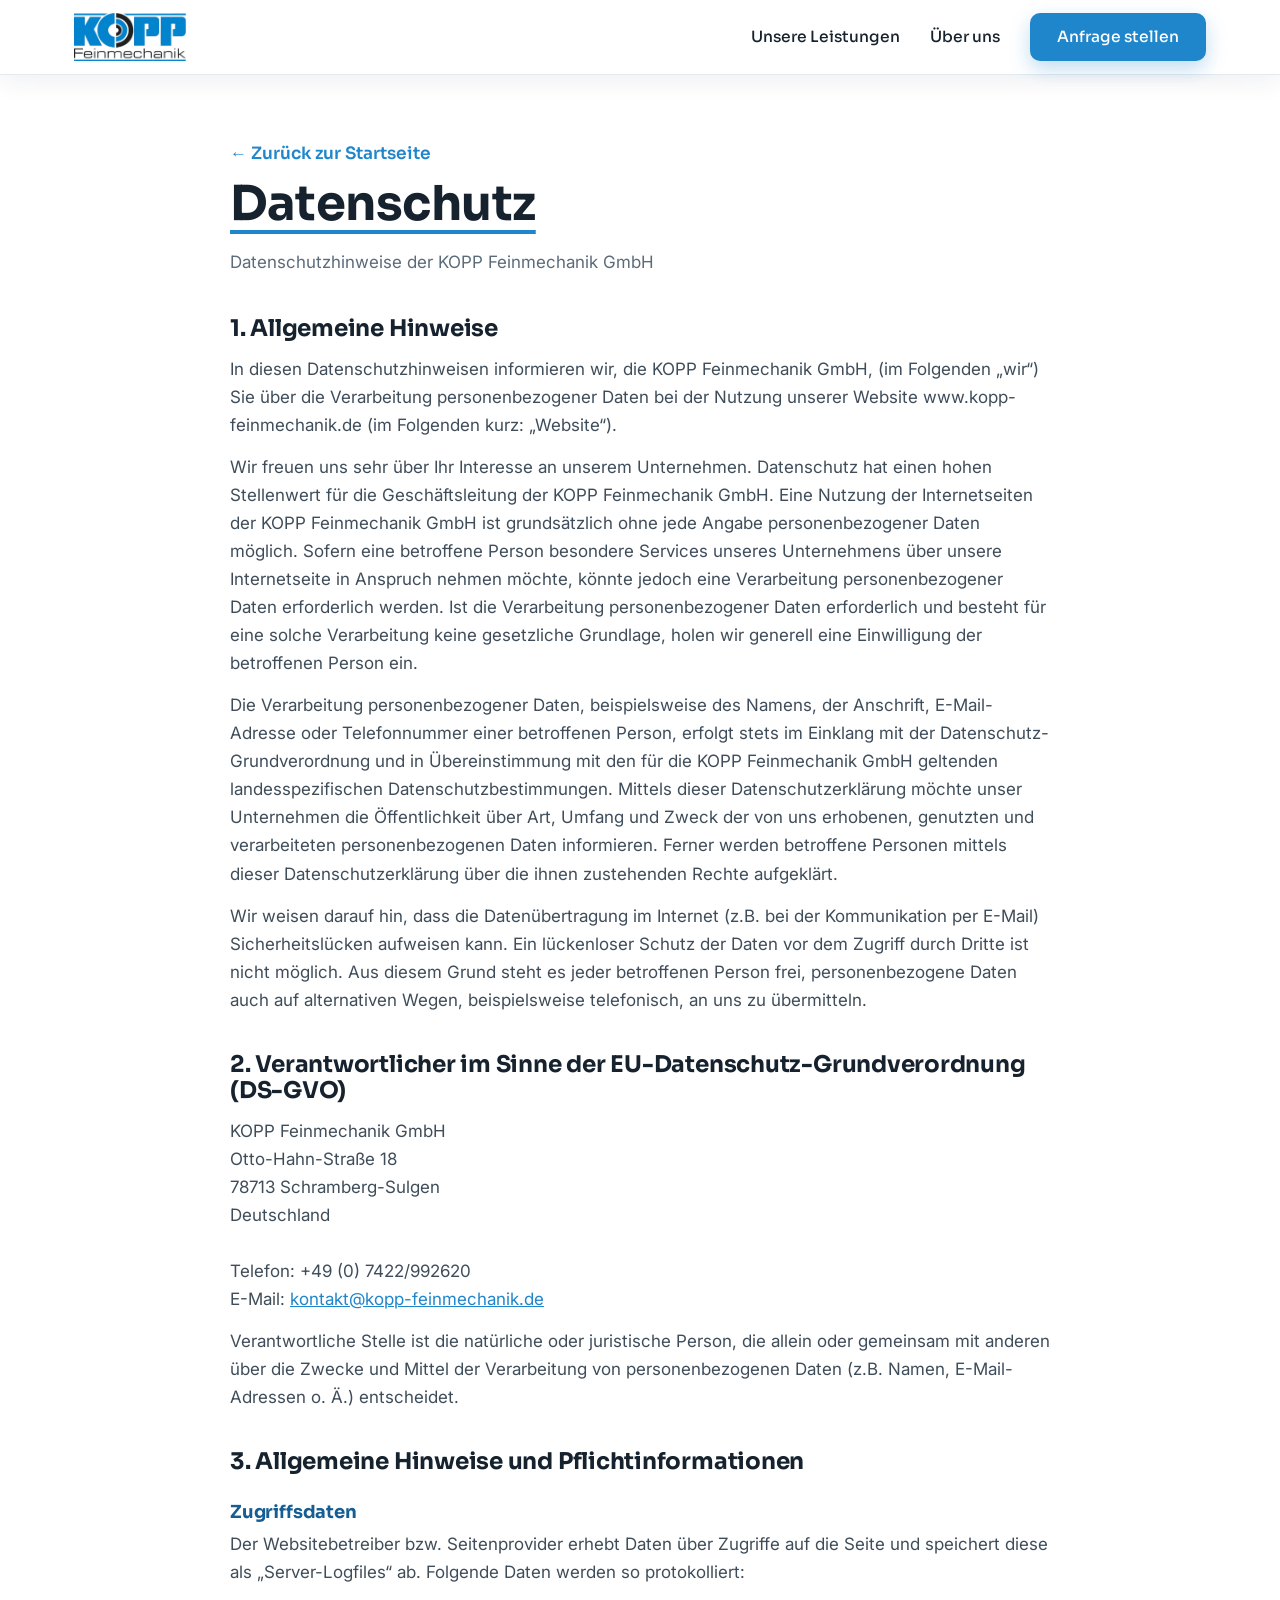
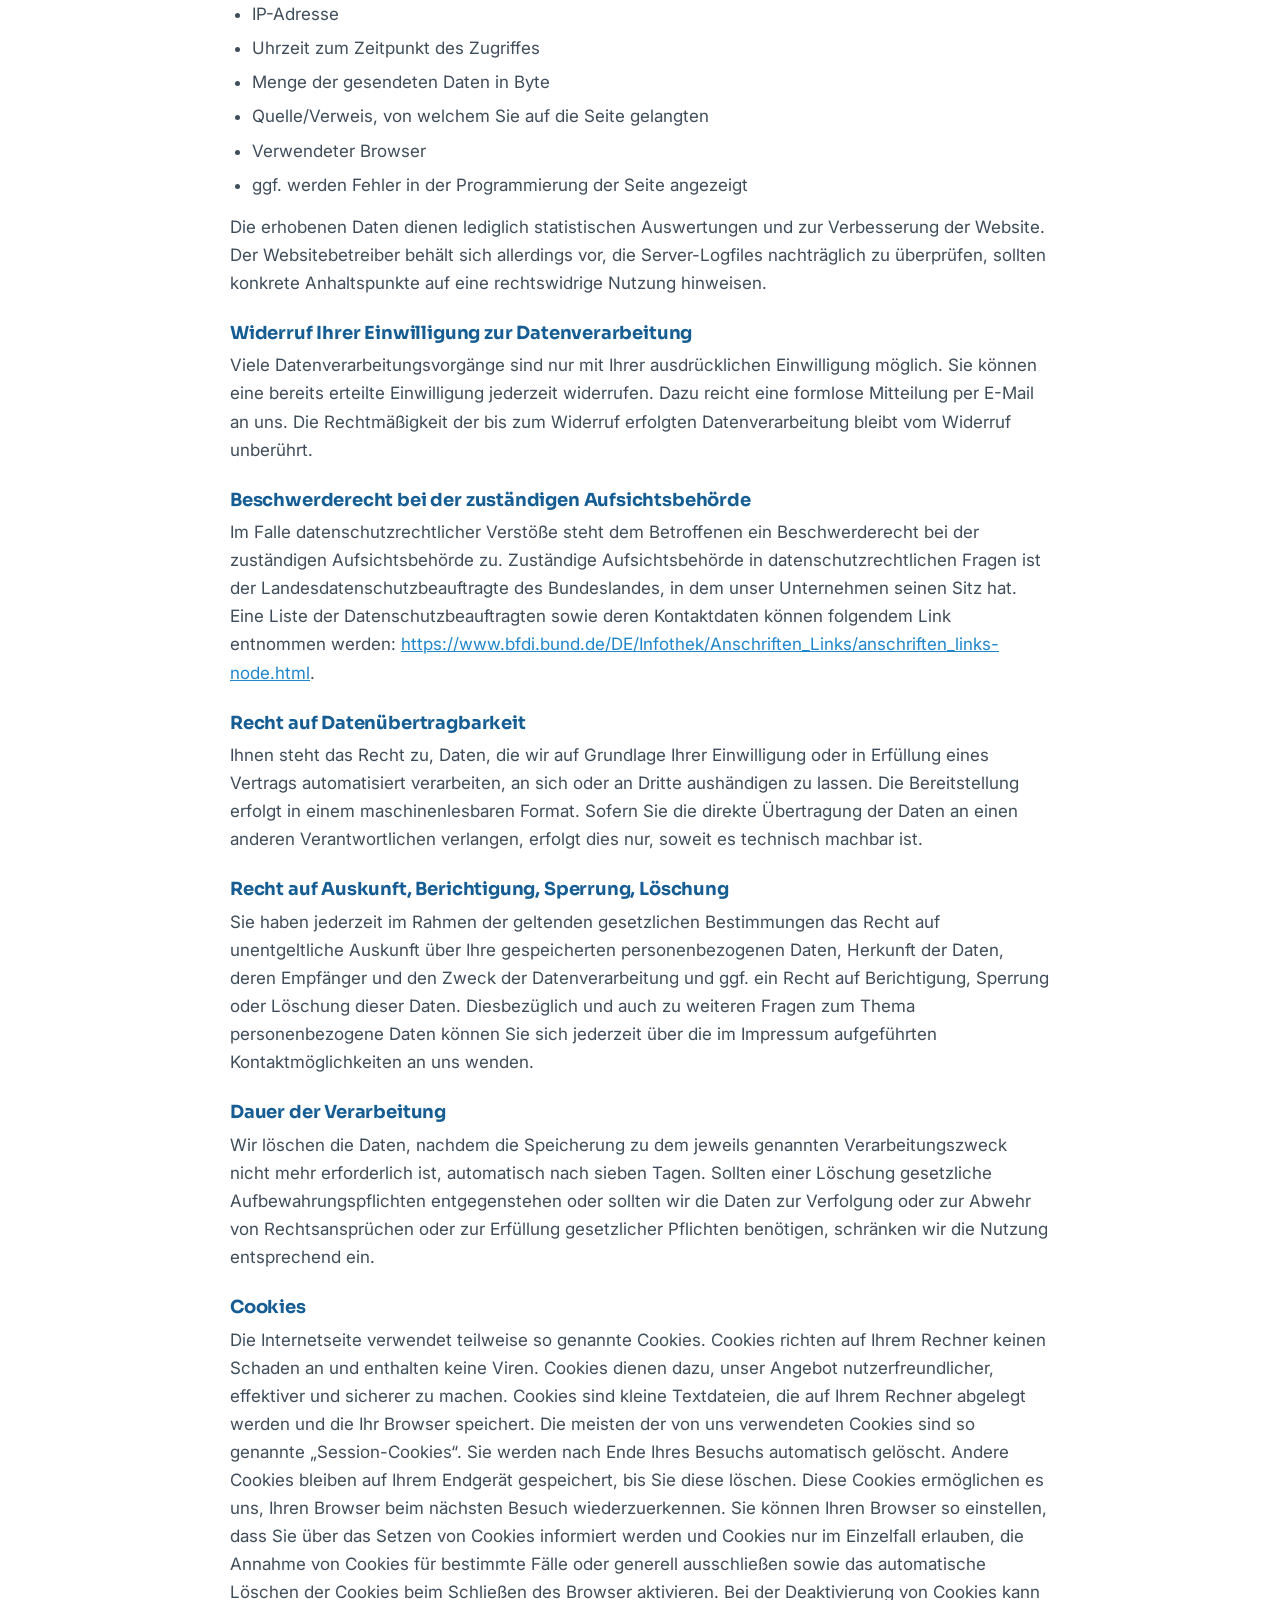
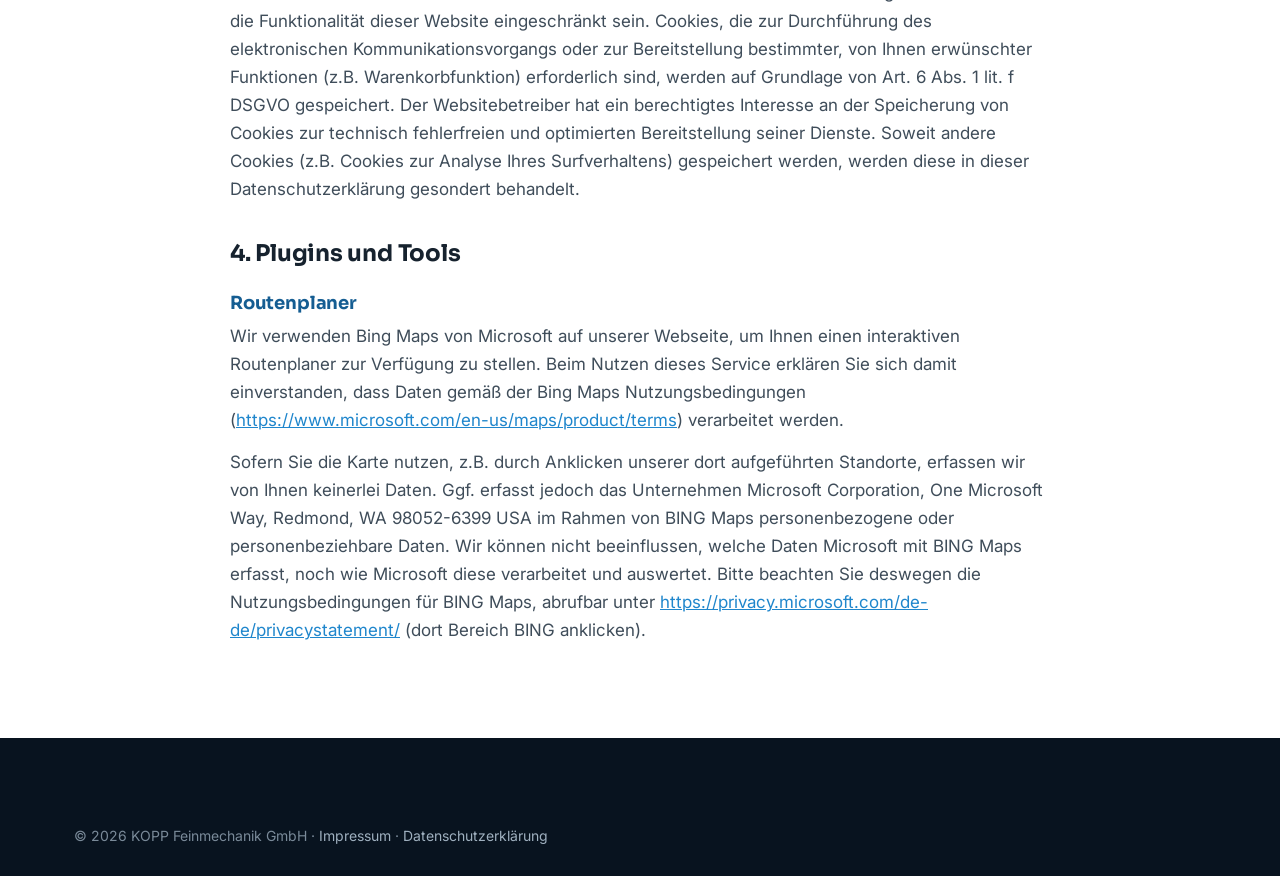
==== commit 07058447: "Add files via upload" ====
--- a/datenschutz.html
+++ b/datenschutz.html
@@ -91,7 +91,10 @@
 
 /* ---------- Brand / Logo (nachgebaut) ---------- */
 .brand{display:inline-flex;flex-direction:column;align-items:flex-start;line-height:1;color:var(--blue)}
-.brand__img{height:54px;width:auto}
+.brand__img{height:48px;width:auto;display:block}
+.brand__fallback{display:none;flex-direction:column;align-items:flex-start;line-height:1}
+.brand--chip{background:#fff;padding:9px 14px;border-radius:12px;align-self:flex-start}
+.brand--chip .brand__img{height:38px}
 .brand__word{display:flex;align-items:center;font-family:"Sora",sans-serif;font-weight:800;font-size:30px;letter-spacing:.02em;color:var(--blue)}
 .brand__ring{width:.92em;height:.92em;margin:0 .01em;color:var(--blue)}
 .brand__sub{font-family:"Sora",sans-serif;font-weight:600;font-size:11px;letter-spacing:.42em;color:var(--blue);margin-top:3px;padding-left:2px}
@@ -131,28 +134,14 @@
 .hero__bg{
   position:absolute;inset:0;z-index:-2;
   background:
-    radial-gradient(120% 90% at 80% 0%, rgba(31,134,204,.55), transparent 60%),
-    linear-gradient(155deg,#0c1b2e 0%, #102740 45%, #0f3258 100%);
-  background-color:#0e2238;
-}
-/* dezentes Technik-Raster + Präzisions-Ringe als Platzhalter statt Foto.
-   FOTO ERSETZEN: hier ein Gebäudefoto via background-image ergänzen. */
-.hero__bg::before{
-  content:"";position:absolute;inset:0;opacity:.5;
-  background-image:
-    linear-gradient(rgba(255,255,255,.05) 1px,transparent 1px),
-    linear-gradient(90deg,rgba(255,255,255,.05) 1px,transparent 1px);
-  background-size:46px 46px;
-  mask-image:radial-gradient(120% 100% at 50% 0%,#000,transparent 75%);
-}
-.hero__bg::after{
-  content:"";position:absolute;right:-120px;top:-120px;width:560px;height:560px;border-radius:50%;
-  background:repeating-radial-gradient(circle, rgba(31,134,204,.22) 0 2px, transparent 2px 26px);
-  opacity:.6;
-}
+    radial-gradient(100% 80% at 78% 8%, rgba(31,134,204,.20), transparent 55%),
+    linear-gradient(135deg,#0c1c30 0%, #143a5e 55%, #155d92 100%);
+  background-color:#0e2640;
+}
+/* FOTO OPTIONAL: hier ein Gebäudefoto via background-image ergänzen. */
 .hero__inner{padding:64px 24px 72px}
 .hero__grid{display:grid;grid-template-columns:1.1fr .9fr;gap:40px;align-items:end}
-.hero__title{font-size:clamp(34px,5.6vw,62px);font-weight:800;letter-spacing:-.02em}
+.hero__title{font-size:clamp(34px,5.6vw,62px);font-weight:800;letter-spacing:-.02em;color:#fff}
 .hero__title{position:relative;display:inline-block}
 .hero__title::after{content:"";display:block;width:170px;height:5px;background:var(--blue);border-radius:3px;margin-top:22px}
 .hero__lead{font-size:19px;color:#cdd8e3;margin:0 0 28px}
@@ -184,22 +173,16 @@
 .media--portrait{aspect-ratio:4/3}
 .media--tall{aspect-ratio:3/4}
 /* Platzhalter-Optik, wenn kein Bild vorhanden */
-.media--ph{background:linear-gradient(150deg,#102740,#143a5e);min-height:220px}
+.media--ph{background:var(--mist);border:1px solid var(--line);box-shadow:none;min-height:220px}
 .media--ph::before{
-  content:"";position:absolute;inset:0;
-  background:repeating-radial-gradient(circle at 70% 30%, rgba(31,134,204,.30) 0 2px, transparent 2px 22px);
-  opacity:.7;
-}
-.media--ph::after{
-  content:"";position:absolute;left:50%;top:50%;width:64px;height:64px;transform:translate(-50%,-50%);
-  border:3px solid rgba(255,255,255,.5);border-radius:50%;
-  box-shadow:0 0 0 12px rgba(255,255,255,.08), inset 0 0 0 10px rgba(255,255,255,.18);
+  content:"";position:absolute;left:50%;top:calc(50% - 10px);transform:translate(-50%,-50%);
+  width:44px;height:36px;border:2px solid #c2d1de;border-radius:8px;
 }
 .media--ph .media__hint{
   display:block;position:absolute;left:0;right:0;bottom:16px;text-align:center;
-  color:rgba(255,255,255,.78);font-size:13px;letter-spacing:.04em;font-family:"Sora",sans-serif;
-}
-.media--vintage.media--ph{background:linear-gradient(150deg,#3a342b,#241f18);filter:sepia(.1)}
+  color:#93a3b1;font-size:12.5px;letter-spacing:.03em;font-family:"Sora",sans-serif;
+}
+.media--vintage.media--ph{background:var(--mist)}
 
 /* ---------- Features (3 Spalten) ---------- */
 .features{display:grid;grid-template-columns:repeat(3,1fr);gap:26px;margin-top:64px}
@@ -216,8 +199,7 @@
 .heritage{display:grid;grid-template-columns:1fr 1fr 1fr;gap:42px;align-items:start}
 .heritage__story p{color:var(--muted);margin:14px 0}
 .heritage__story h2{margin-bottom:22px}
-.heritage__media{align-self:stretch}
-.heritage__media .media{height:100%;min-height:480px}
+.heritage__media .media{aspect-ratio:4/5;align-self:start}
 .heritage__points{display:flex;flex-direction:column;gap:34px}
 .point .feature__icon{width:46px;height:46px;border-radius:11px;margin-bottom:14px}
 .quote{margin:30px 0 0;padding:24px;background:#fff;border:1px solid var(--line);border-radius:var(--radius);box-shadow:var(--shadow)}
@@ -232,23 +214,19 @@
 /* ---------- Leistungs-Karten ---------- */
 .cards{display:grid;grid-template-columns:repeat(3,1fr);gap:26px}
 .card-svc{
-  display:flex;flex-direction:column;border-radius:var(--radius);overflow:hidden;
-  background:var(--navy);color:#fff;box-shadow:var(--shadow);
-  transition:transform .25s var(--ease),box-shadow .25s;min-height:330px;
-}
-.card-svc:hover{transform:translateY(-6px);box-shadow:var(--shadow-lg)}
-.card-svc__media{
-  height:150px;position:relative;
-  background:linear-gradient(150deg,#102740,#1a4e7e);
-}
-.card-svc__media::before{
-  content:"";position:absolute;inset:0;
-  background:repeating-radial-gradient(circle at 75% 35%, rgba(31,134,204,.4) 0 2px, transparent 2px 20px);
-  opacity:.55;
-}
-.card-svc__body{padding:26px;display:flex;flex-direction:column;gap:10px}
-.card-svc__body h3{color:#fff;font-size:23px}
-.card-svc__body p{color:#b9c6d3;margin:0;font-size:15.5px}
+  display:flex;flex-direction:column;gap:12px;
+  background:#fff;border:1px solid var(--line);border-radius:var(--radius);
+  padding:30px 28px;box-shadow:var(--shadow);
+  transition:transform .25s var(--ease),box-shadow .25s,border-color .25s;
+}
+.card-svc:hover{transform:translateY(-5px);box-shadow:var(--shadow-lg);border-color:#cfe0ee}
+.card-svc__icon{
+  width:52px;height:52px;border-radius:12px;background:var(--blue-050);color:var(--blue);
+  display:grid;place-items:center;margin-bottom:6px;
+}
+.card-svc__icon svg{width:26px;height:26px;fill:none;stroke:currentColor;stroke-width:1.8;stroke-linecap:round;stroke-linejoin:round}
+.card-svc h3{color:var(--ink);font-size:22px}
+.card-svc p{color:var(--muted);margin:0;font-size:15.5px}
 
 /* ---------- Leistungs-Detail (alternierend) ---------- */
 .svc-detail{display:grid;grid-template-columns:1fr 1fr;gap:48px;align-items:center;margin-top:70px;scroll-margin-top:100px}
@@ -352,7 +330,7 @@
 .sticky-cta.show{transform:translateX(-50%) translateY(0)}
 
 /* ---------- Reveal-Animation ---------- */
-[data-reveal]{opacity:0;transform:translateY(26px);transition:opacity .6s var(--ease),transform .6s var(--ease)}
+[data-reveal]{opacity:1;transform:none}
 [data-reveal].in{opacity:1;transform:none}
 
 /* =========================================================
@@ -363,8 +341,7 @@
   .stats{grid-template-columns:1fr 1fr}
   .split,.quality,.contact,.faq{grid-template-columns:1fr;gap:34px}
   .heritage{grid-template-columns:1fr;gap:34px}
-  .heritage__media{order:-1}
-  .heritage__media .media{min-height:340px;aspect-ratio:16/10}
+  .heritage__media .media{aspect-ratio:16/10}
   .features,.cards{grid-template-columns:1fr 1fr}
   .footer__grid{grid-template-columns:1fr 1fr}
 }
@@ -410,8 +387,11 @@
 <header class="site-header is-stuck">
   <div class="container nav">
     <a class="brand" href="index.html" aria-label="KOPP Feinmechanik – Startseite">
-      <span class="brand__word">K<svg class="brand__ring" viewBox="0 0 32 32" aria-hidden="true"><circle cx="16" cy="16" r="14" fill="none" stroke="currentColor" stroke-width="3.2"/><circle cx="16" cy="16" r="7.5" fill="none" stroke="currentColor" stroke-width="3.2"/><circle cx="16" cy="16" r="2.2" fill="currentColor"/></svg>PP</span>
-      <span class="brand__sub">FEINMECHANIK</span>
+      <img class="brand__img" src="md2x.png" data-src="md2x.png,logo.png,logo.webp,logo.jpg,logo.svg" alt="KOPP Feinmechanik" />
+      <span class="brand__fallback" aria-hidden="true">
+        <span class="brand__word">K<svg class="brand__ring" viewBox="0 0 32 32" aria-hidden="true"><circle cx="16" cy="16" r="14" fill="none" stroke="currentColor" stroke-width="3.2"/><circle cx="16" cy="16" r="7.5" fill="none" stroke="currentColor" stroke-width="3.2"/><circle cx="16" cy="16" r="2.2" fill="currentColor"/></svg>PP</span>
+        <span class="brand__sub">FEINMECHANIK</span>
+      </span>
     </a>
     <nav class="nav__links" id="navLinks" aria-label="Hauptnavigation">
       <a href="index.html#leistungen">Unsere Leistungen</a>
@@ -505,6 +485,18 @@
   /* ---- aktuelles Jahr ---- */
   var y = document.getElementById('year');
   if (y) y.textContent = new Date().getFullYear();
+
+  /* ---- Logo laden (Original logo.png), sonst Schriftzug-Fallback ---- */
+  document.querySelectorAll('.brand__img').forEach(function (img) {
+    var cands = (img.getAttribute('data-src') || '').split(',');
+    var i = 1; /* src-Attribut entspricht cands[0] und lädt bereits */
+    img.addEventListener('error', function () {
+      if (i < cands.length) { img.src = cands[i++].trim(); return; }
+      img.style.display = 'none';
+      var fb = img.parentElement.querySelector('.brand__fallback');
+      if (fb) fb.style.display = 'inline-flex';
+    });
+  });
 
   /* ---- Mobile-Navigation ---- */
   var toggle = document.getElementById('navToggle');
